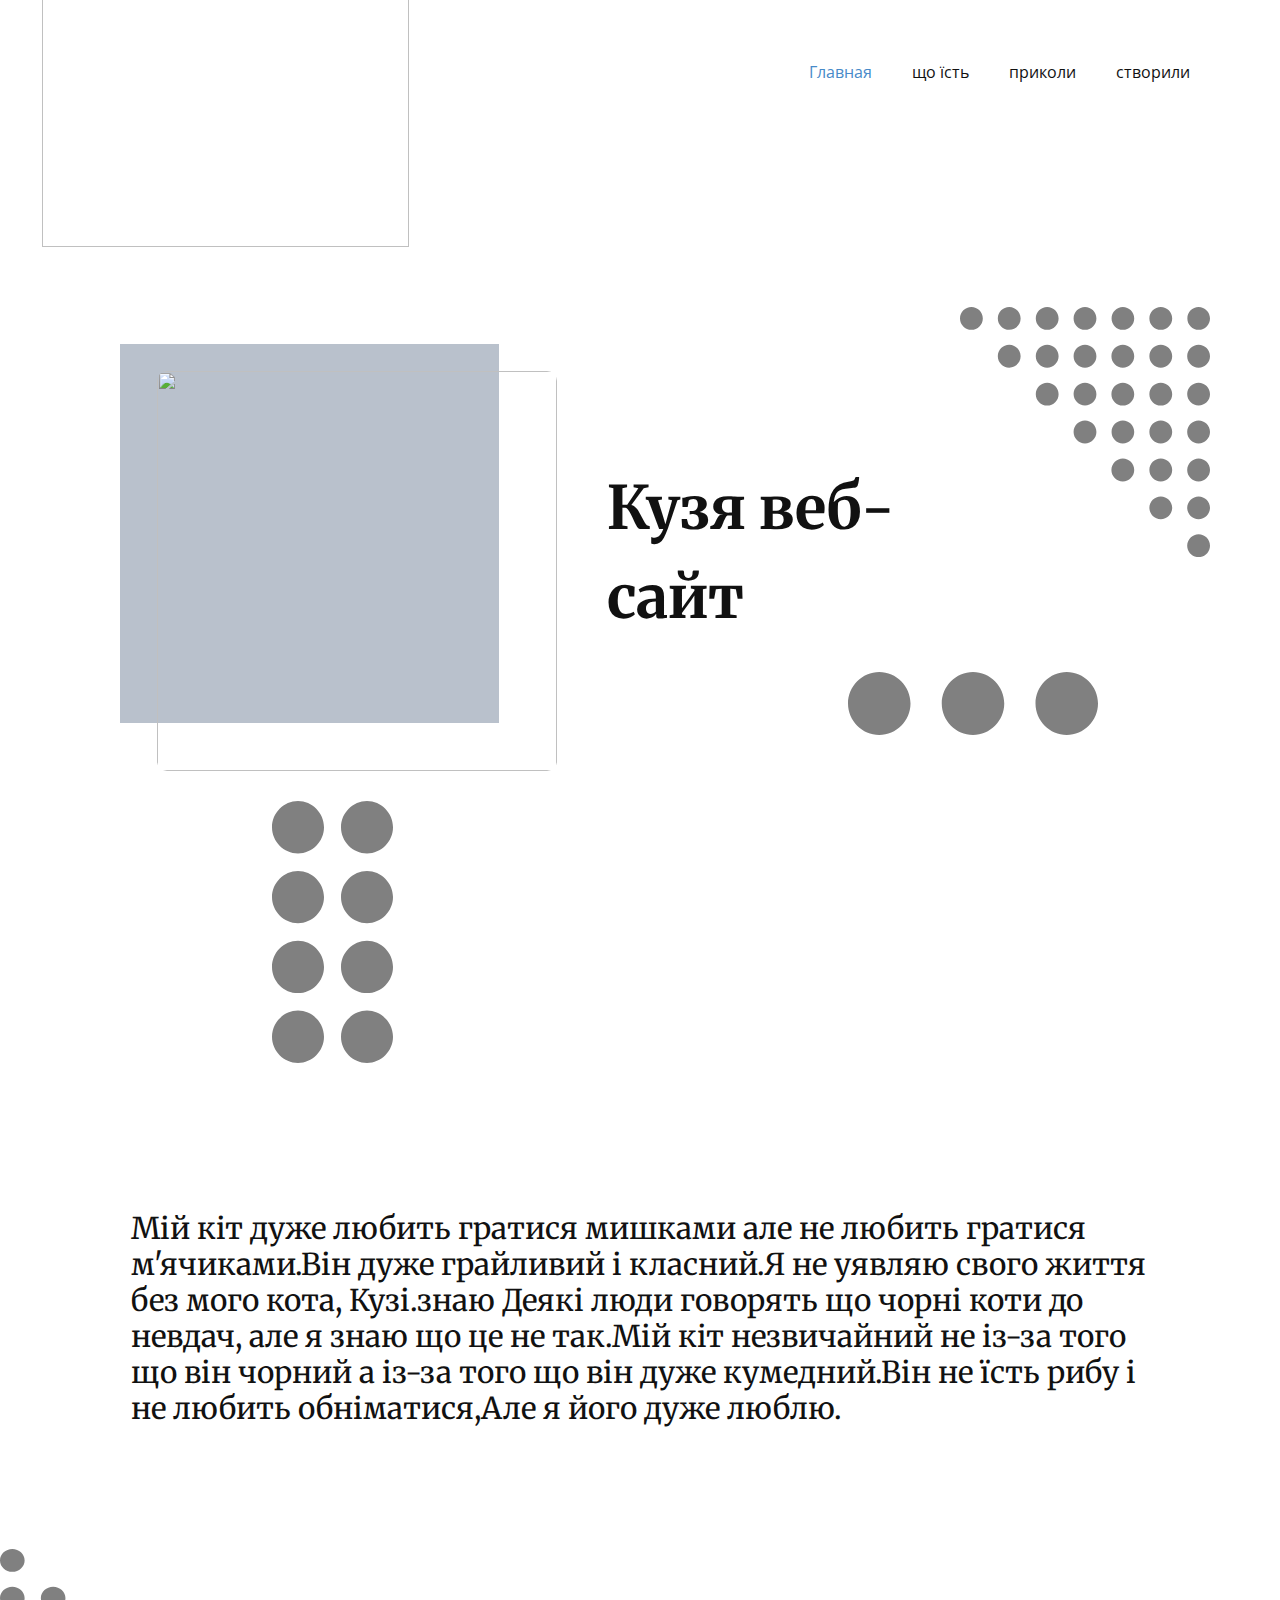
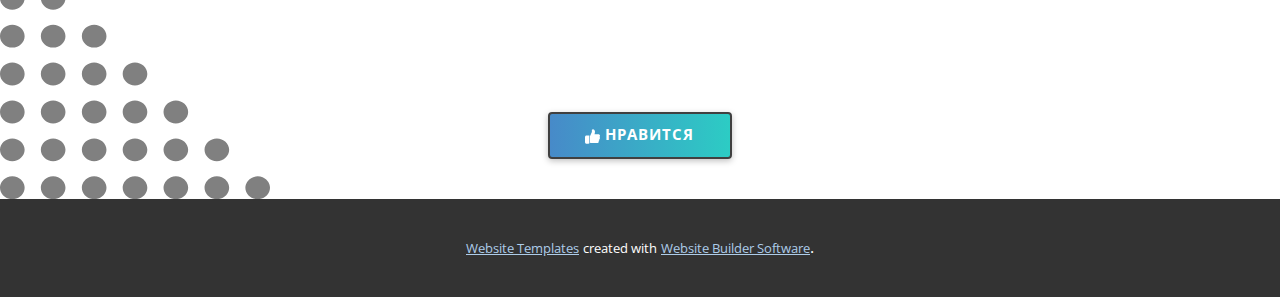
==== index.html @ d6f0da53 "Add files via upload" ====
<!DOCTYPE html>
<html style="font-size: 16px;" lang="ru"><head>
    <meta name="viewport" content="width=device-width, initial-scale=1.0">
    <meta charset="utf-8">
    <meta name="keywords" content="​​​фотографії з Кузею">
    <meta name="description" content="">
    <title>Главная</title>
    <link rel="stylesheet" href="nicepage.css" media="screen">
<link rel="stylesheet" href="Главная.css" media="screen">
    <script class="u-script" type="text/javascript" src="jquery.js" defer=""></script>
    <script class="u-script" type="text/javascript" src="nicepage.js" defer=""></script>
    <meta name="generator" content="Nicepage 5.3.2, nicepage.com">
    <link rel="icon" href="images/favicon.png">
    <link id="u-theme-google-font" rel="stylesheet" href="https://fonts.googleapis.com/css?family=Roboto:100,100i,300,300i,400,400i,500,500i,700,700i,900,900i|Open+Sans:300,300i,400,400i,500,500i,600,600i,700,700i,800,800i">
    <link id="u-page-google-font" rel="stylesheet" href="https://fonts.googleapis.com/css?family=Merriweather:300,300i,400,400i,700,700i,900,900i">
    
    
    
    <script type="application/ld+json">{
		"@context": "http://schema.org",
		"@type": "Organization",
		"name": ""
}</script>
    <meta name="theme-color" content="#478ac9">
    <meta property="og:title" content="Главная">
    <meta property="og:type" content="website">
  </head>
  <body data-home-page="Главная.html" data-home-page-title="Главная" class="u-body u-xl-mode" data-lang="ru"><header class="u-clearfix u-header u-header" id="sec-9a38"><div class="u-clearfix u-sheet u-sheet-1">
        <nav class="u-menu u-menu-one-level u-offcanvas u-menu-1">
          <div class="menu-collapse" style="font-size: 1rem; letter-spacing: 0px;">
            <a class="u-button-style u-custom-left-right-menu-spacing u-custom-padding-bottom u-custom-top-bottom-menu-spacing u-nav-link u-text-active-palette-1-base u-text-hover-palette-2-base" href="#" style="font-size: calc(1em + 8px);">
              <svg class="u-svg-link" viewBox="0 0 24 24"><use xmlns:xlink="http://www.w3.org/1999/xlink" xlink:href="#menu-hamburger"></use></svg>
              <svg class="u-svg-content" version="1.1" id="menu-hamburger" viewBox="0 0 16 16" x="0px" y="0px" xmlns:xlink="http://www.w3.org/1999/xlink" xmlns="http://www.w3.org/2000/svg"><g><rect y="1" width="16" height="2"></rect><rect y="7" width="16" height="2"></rect><rect y="13" width="16" height="2"></rect>
</g></svg>
            </a>
          </div>
          <div class="u-custom-menu u-nav-container">
            <ul class="u-nav u-unstyled u-nav-1"><li class="u-nav-item"><a class="u-button-style u-nav-link u-text-active-palette-1-base u-text-hover-palette-2-base" href="Главная.html" style="padding: 10px 20px;">Главная</a>
</li><li class="u-nav-item"><a class="u-button-style u-nav-link u-text-active-palette-1-base u-text-hover-palette-2-base" href="що-їсть.html" style="padding: 10px 20px;">що їсть</a>
</li><li class="u-nav-item"><a class="u-button-style u-nav-link u-text-active-palette-1-base u-text-hover-palette-2-base" href="приколи.html" style="padding: 10px 20px;">приколи</a>
</li><li class="u-nav-item"><a class="u-button-style u-nav-link u-text-active-palette-1-base u-text-hover-palette-2-base" href="створили.html" style="padding: 10px 20px;">створили</a>
</li></ul>
          </div>
          <div class="u-custom-menu u-nav-container-collapse">
            <div class="u-black u-container-style u-inner-container-layout u-opacity u-opacity-95 u-sidenav">
              <div class="u-inner-container-layout u-sidenav-overflow">
                <div class="u-menu-close"></div>
                <ul class="u-align-center u-nav u-popupmenu-items u-unstyled u-nav-2"><li class="u-nav-item"><a class="u-button-style u-nav-link" href="Главная.html">Главная</a>
</li><li class="u-nav-item"><a class="u-button-style u-nav-link" href="що-їсть.html">що їсть</a>
</li><li class="u-nav-item"><a class="u-button-style u-nav-link" href="приколи.html">приколи</a>
</li><li class="u-nav-item"><a class="u-button-style u-nav-link" href="створили.html">створили</a>
</li></ul>
              </div>
            </div>
            <div class="u-black u-menu-overlay u-opacity u-opacity-70"></div>
          </div>
        </nav>
        <img class="u-image u-image-contain u-image-default u-preserve-proportions u-image-1" src="images/Kuzya.png" alt="" data-image-width="500" data-image-height="500">
      </div></header>
    <section class="u-clearfix u-section-1" id="sec-f1cc">
      <div class="u-clearfix u-sheet u-sheet-1">
        <div class="u-shape u-shape-svg u-text-grey-50 u-shape-1">
          <svg class="u-svg-link" preserveAspectRatio="none" viewBox="0 0 160 160" style=""><use xmlns:xlink="http://www.w3.org/1999/xlink" xlink:href="#svg-8116"></use></svg>
          <svg class="u-svg-content" viewBox="0 0 160 160" x="0px" y="0px" id="svg-8116"><path d="M152.7,0c4,0,7.3,3.4,7.3,7.3s-3.2,7.3-7.2,7.3s-7.3-3.3-7.3-7.3S148.7,0,152.7,0z M145.4,31.5c0,4,3.3,7.3,7.3,7.3
	s7.3-3.3,7.3-7.3s-3.3-7.3-7.3-7.3C148.8,24.2,145.4,27.5,145.4,31.5z M121.2,7.3c0,4,3.3,7.3,7.3,7.3s7.3-3.3,7.3-7.3
	S132.5,0,128.5,0S121.2,3.3,121.2,7.3z M97,7.3c0,3.9,3.2,7.3,7.2,7.3s7.3-3.3,7.3-7.3S108.2,0,104.2,0C100.3,0,97,3.4,97,7.3z
	 M72.7,7.3c0,4,3.3,7.3,7.3,7.3s7.3-3.3,7.3-7.3S84,0,80,0C76,0,72.7,3.3,72.7,7.3z M48.5,7.3c0,4,3.3,7.3,7.3,7.3s7.3-3.3,7.3-7.3
	S59.8,0,55.8,0C51.8,0,48.5,3.3,48.5,7.3z M24.2,7.3c0,4,3.3,7.3,7.3,7.3s7.3-3.3,7.3-7.3S35.5,0,31.5,0C27.5,0,24.2,3.3,24.2,7.3z
	 M0,7.3c0,4,3.3,7.3,7.3,7.3s7.3-3.3,7.3-7.3S11.3,0,7.3,0S0,3.3,0,7.3z M121.2,31.5c0,4,3.3,7.3,7.3,7.3s7.3-3.3,7.3-7.3
	s-3.3-7.3-7.3-7.3S121.2,27.5,121.2,31.5z M96.9,31.5c0,4,3.3,7.3,7.3,7.3s7.3-3.3,7.3-7.3s-3.3-7.3-7.3-7.3
	C100.3,24.2,96.9,27.5,96.9,31.5z M72.7,31.5c0,4,3.3,7.3,7.3,7.3s7.3-3.3,7.3-7.3S84,24.2,80,24.2S72.7,27.5,72.7,31.5z M48.5,31.5
	c0,4,3.3,7.3,7.3,7.3s7.3-3.3,7.3-7.3s-3.3-7.3-7.3-7.3S48.5,27.5,48.5,31.5z M24.2,31.5c0,4,3.3,7.3,7.3,7.3s7.3-3.3,7.3-7.3
	s-3.3-7.3-7.3-7.3S24.2,27.5,24.2,31.5z M145.4,55.7c0,4,3.3,7.3,7.3,7.3s7.3-3.2,7.3-7.2s-3.3-7.3-7.3-7.3
	C148.8,48.5,145.4,51.7,145.4,55.7z M121.2,55.8c0,4,3.3,7.3,7.3,7.3s7.3-3.3,7.3-7.3s-3.3-7.3-7.3-7.3S121.2,51.8,121.2,55.8z
	 M96.9,55.8c0,4,3.3,7.3,7.3,7.3s7.3-3.3,7.3-7.3s-3.3-7.3-7.3-7.3C100.3,48.5,96.9,51.8,96.9,55.8z M72.7,55.7c0,4,3.3,7.3,7.3,7.3
	s7.3-3.2,7.3-7.2S84,48.5,80,48.5S72.7,51.7,72.7,55.7z M48.5,55.8c0,4,3.3,7.3,7.3,7.3s7.3-3.3,7.3-7.3s-3.3-7.3-7.3-7.3
	S48.5,51.8,48.5,55.8z M145.4,80c0,4,3.3,7.3,7.3,7.3S160,84,160,80s-3.3-7.3-7.3-7.3C148.8,72.7,145.4,76,145.4,80z M121.2,80
	c0,4,3.3,7.3,7.3,7.3s7.3-3.3,7.3-7.3s-3.3-7.3-7.3-7.3S121.2,76,121.2,80z M97,80c0,4,3.2,7.3,7.2,7.3s7.3-3.3,7.3-7.3
	s-3.3-7.3-7.3-7.3C100.3,72.7,97,76,97,80z M72.7,80c0,4,3.3,7.3,7.3,7.3s7.3-3.3,7.3-7.3S84,72.7,80,72.7S72.7,76,72.7,80z
	 M145.4,104.3c0,4,3.3,7.3,7.3,7.3s7.3-3.3,7.3-7.3s-3.3-7.3-7.3-7.3C148.8,97,145.5,100.3,145.4,104.3z M121.2,104.3
	c0,4,3.3,7.3,7.3,7.3s7.3-3.3,7.3-7.3s-3.3-7.3-7.3-7.3S121.2,100.3,121.2,104.3z M96.9,104.3c0,4,3.3,7.3,7.3,7.3s7.3-3.3,7.3-7.3
	s-3.3-7.3-7.3-7.3C100.3,97,97,100.3,96.9,104.3z M145.4,128.5c0,4,3.3,7.3,7.3,7.3s7.3-3.3,7.3-7.3s-3.3-7.3-7.3-7.3
	C148.8,121.2,145.5,124.5,145.4,128.5z M121.2,128.5c0,4,3.3,7.3,7.3,7.3s7.3-3.3,7.3-7.3s-3.3-7.3-7.3-7.3S121.2,124.5,121.2,128.5
	z M145.4,152.8c0,4,3.3,7.3,7.3,7.3s7.3-3.3,7.3-7.3s-3.3-7.3-7.3-7.3C148.8,145.5,145.5,148.8,145.4,152.8z"></path></svg>
        </div>
        <div class="u-palette-5-base u-preserve-proportions u-shape u-shape-rectangle u-shape-2"></div>
        <img class="u-image u-image-round u-preserve-proportions u-radius-10 u-image-1" src="images/IMG_20210718_094322_393.jpg" alt="" data-image-width="720" data-image-height="720">
        <h2 class="u-custom-font u-font-merriweather u-text u-text-default u-text-1"> Кузя веб-сайт<span style="font-weight: 700;"></span>
        </h2>
        <div class="u-shape u-shape-svg u-text-grey-50 u-shape-3">
          <svg class="u-svg-link" preserveAspectRatio="none" viewBox="0 0 160 40" style=""><use xmlns:xlink="http://www.w3.org/1999/xlink" xlink:href="#svg-02c5"></use></svg>
          <svg class="u-svg-content" viewBox="0 0 160 40" x="0px" y="0px" id="svg-02c5"><path d="M60,20C60,9.1,69.1,0,80,0s20,9.1,20,20s-9.1,20-20,20S60,30.9,60,20z M0,20C0,9.1,9.1,0,20,0s20,9.1,20,20s-9.1,20-20,20
	S0,30.9,0,20z M120,20c0-10.9,9.1-20,20-20s20,9.1,20,20s-9.1,20-20,20S120,30.9,120,20z"></path></svg>
        </div>
        <div class="u-shape u-shape-svg u-text-grey-50 u-shape-4">
          <svg class="u-svg-link" preserveAspectRatio="none" viewBox="0 0 74 160" style=""><use xmlns:xlink="http://www.w3.org/1999/xlink" xlink:href="#svg-210a"></use></svg>
          <svg class="u-svg-content" viewBox="0 0 74 160" x="0px" y="0px" id="svg-210a"><path d="M15.9,128c8.7,0,15.9,7.3,15.9,16s-7.2,16-15.9,16S0,152.7,0,144S7.2,128,15.9,128z M15.9,85.3c8.7,0,15.9,7.3,15.9,16
	s-7.2,16-15.9,16S0,110.1,0,101.3S7.2,85.3,15.9,85.3z M15.9,42.7c8.7,0,15.9,7.3,15.9,16s-7.2,16-15.9,16S0,67.4,0,58.7
	S7.2,42.7,15.9,42.7z M15.9,0c8.7,0,15.9,7.3,15.9,16s-7.2,16-15.9,16S0,24.7,0,16S7.2,0,15.9,0z M58.1,128c8.7,0,15.9,7.3,15.9,16
	s-7.2,16-15.9,16s-15.9-7.3-15.9-16S49.5,128,58.1,128z M58.1,85.3c8.7,0,15.9,7.3,15.9,16s-7.2,16-15.9,16s-15.9-7.3-15.9-16
	S49.5,85.3,58.1,85.3z M58.1,42.7c8.7,0,15.9,7.3,15.9,16s-7.2,16-15.9,16s-15.9-7.3-15.9-16S49.5,42.7,58.1,42.7z M58.1,0
	C66.8,0,74,7.3,74,16s-7.2,16-15.9,16s-15.9-7.3-15.9-16S49.5,0,58.1,0z"></path></svg>
        </div>
        <h3 class="u-custom-font u-font-merriweather u-text u-text-2"> Мій кіт дуже любить гратися мишками але не любить гратися м'ячиками.Він дуже грайливий і класний.Я не уявляю свого життя без мого кота, Кузі.знаю Деякі люди говорять що чорні коти до невдач, але я знаю що це не так.Мій кіт незвичайний не із-за того що він чорний а із-за того що він дуже кумедний.Він не їсть рибу і не любить обніматися,Але я його дуже люблю.</h3>
      </div>
    </section>
    <section class="u-align-center u-clearfix u-section-2" id="sec-4c67">
      <a href="Главная.html" class="u-border-2 u-border-grey-75 u-btn u-btn-round u-button-style u-gradient u-none u-radius-4 u-text-body-alt-color u-btn-1"><span class="u-icon"><svg class="u-svg-content" viewBox="0 0 512 512" x="0px" y="0px" style="width: 1em; height: 1em;"><path d="M53.333,224C23.936,224,0,247.936,0,277.333V448c0,29.397,23.936,53.333,53.333,53.333h64 c12.011,0,23.061-4.053,32-10.795V224H53.333z"></path><path d="M512,304c0-12.821-5.077-24.768-13.888-33.579c9.963-10.901,15.04-25.515,13.653-40.725    c-2.496-27.115-26.923-48.363-55.637-48.363H324.352c6.528-19.819,16.981-56.149,16.981-85.333c0-46.272-39.317-85.333-64-85.333 c-22.165,0-37.995,12.48-38.677,12.992c-2.517,2.027-3.989,5.099-3.989,8.341v72.341l-61.44,133.099l-2.56,1.301v228.651    C188.032,475.584,210.005,480,224,480h195.819c23.232,0,43.563-15.659,48.341-37.269c2.453-11.115,1.024-22.315-3.861-32.043 c15.765-7.936,26.368-24.171,26.368-42.688c0-7.552-1.728-14.784-5.013-21.333C501.419,338.731,512,322.496,512,304z"></path></svg><img></span>&nbsp;Нравится
      </a>
      <div class="u-shape u-shape-svg u-text-grey-50 u-shape-1">
        <svg class="u-svg-link" preserveAspectRatio="none" viewBox="0 0 160 160" style=""><use xmlns:xlink="http://www.w3.org/1999/xlink" xlink:href="#svg-63c6"></use></svg>
        <svg class="u-svg-content" viewBox="0 0 160 160" x="0px" y="0px" id="svg-63c6"><path d="M0,7.3c0,4,3.3,7.3,7.3,7.3s7.3-3.3,7.3-7.3S11.3,0,7.3,0S0,3.3,0,7.3z M24.2,31.5c0,4,3.3,7.3,7.3,7.3s7.3-3.3,7.3-7.3
	s-3.3-7.3-7.3-7.3S24.2,27.5,24.2,31.5z M0,31.5c0,4,3.3,7.3,7.3,7.3s7.3-3.3,7.3-7.3s-3.3-7.3-7.3-7.3S0,27.5,0,31.5z M48.5,55.8
	c0,4,3.3,7.3,7.3,7.3s7.3-3.3,7.3-7.3s-3.3-7.3-7.3-7.3S48.5,51.8,48.5,55.8z M24.2,55.8c0,4,3.3,7.3,7.3,7.3s7.3-3.3,7.3-7.3
	s-3.3-7.3-7.3-7.3S24.2,51.8,24.2,55.8z M0,55.8c0,4,3.3,7.3,7.3,7.3s7.3-3.3,7.3-7.3s-3.3-7.3-7.3-7.3S0,51.8,0,55.8z M72.7,80
	c0,4,3.3,7.3,7.3,7.3s7.3-3.3,7.3-7.3S84,72.7,80,72.7S72.7,76,72.7,80z M48.5,80c0,4,3.3,7.3,7.3,7.3s7.3-3.3,7.3-7.3
	s-3.3-7.3-7.3-7.3S48.5,76,48.5,80z M24.2,80c0,4,3.3,7.3,7.3,7.3s7.3-3.3,7.3-7.3s-3.3-7.3-7.3-7.3S24.2,76,24.2,80z M0,80
	c0,4,3.3,7.3,7.3,7.3s7.3-3.3,7.3-7.3s-3.3-7.3-7.3-7.3S0,76,0,80z M96.9,104.3c0,4,3.3,7.3,7.3,7.3s7.3-3.3,7.3-7.3
	s-3.3-7.3-7.3-7.3C100.3,97,97,100.3,96.9,104.3z M72.7,104.3c0,4,3.3,7.3,7.3,7.3s7.3-3.3,7.3-7.3S84,97,80,97
	S72.7,100.3,72.7,104.3z M48.5,104.3c0,4,3.3,7.3,7.3,7.3s7.3-3.3,7.3-7.3S59.8,97,55.8,97S48.5,100.3,48.5,104.3z M24.2,104.3
	c0,4,3.3,7.3,7.3,7.3s7.3-3.3,7.3-7.3S35.5,97,31.5,97S24.2,100.3,24.2,104.3z M0,104.3c0,4,3.3,7.3,7.3,7.3s7.3-3.3,7.3-7.3
	S11.3,97,7.3,97S0,100.3,0,104.3z M121.2,128.5c0,4,3.3,7.3,7.3,7.3s7.3-3.3,7.3-7.3s-3.3-7.3-7.3-7.3S121.2,124.5,121.2,128.5z
	 M96.9,128.5c0,4,3.3,7.3,7.3,7.3s7.3-3.3,7.3-7.3s-3.3-7.3-7.3-7.3C100.3,121.2,97,124.5,96.9,128.5z M72.7,128.5
	c0,4,3.3,7.3,7.3,7.3s7.3-3.3,7.3-7.3s-3.3-7.3-7.3-7.3S72.7,124.5,72.7,128.5z M48.5,128.5c0,4,3.3,7.3,7.3,7.3s7.3-3.3,7.3-7.3
	s-3.3-7.3-7.3-7.3S48.5,124.5,48.5,128.5z M24.2,128.5c0,4,3.3,7.3,7.3,7.3s7.3-3.3,7.3-7.3s-3.3-7.3-7.3-7.3S24.2,124.5,24.2,128.5
	z M0,128.5c0,4,3.3,7.3,7.3,7.3s7.3-3.3,7.3-7.3s-3.3-7.3-7.3-7.3S0,124.5,0,128.5z M145.4,152.8c0,4,3.3,7.3,7.3,7.3
	s7.3-3.3,7.3-7.3s-3.3-7.3-7.3-7.3C148.8,145.5,145.5,148.8,145.4,152.8z M121.2,152.8c0,4,3.3,7.3,7.3,7.3s7.3-3.3,7.3-7.3
	s-3.3-7.3-7.3-7.3S121.2,148.8,121.2,152.8z M96.9,152.8c0,4,3.3,7.3,7.3,7.3s7.3-3.3,7.3-7.3s-3.3-7.3-7.3-7.3
	C100.3,145.5,97,148.8,96.9,152.8z M72.7,152.8c0,4,3.3,7.3,7.3,7.3s7.3-3.3,7.3-7.3s-3.3-7.3-7.3-7.3S72.7,148.8,72.7,152.8z
	 M48.5,152.8c0,4,3.3,7.3,7.3,7.3s7.3-3.3,7.3-7.3s-3.3-7.3-7.3-7.3S48.5,148.8,48.5,152.8z M24.2,152.8c0,4,3.3,7.3,7.3,7.3
	s7.3-3.3,7.3-7.3s-3.3-7.3-7.3-7.3S24.2,148.8,24.2,152.8z M0,152.8c0,4,3.3,7.3,7.3,7.3s7.3-3.3,7.3-7.3s-3.3-7.3-7.3-7.3
	S0,148.8,0,152.8z"></path></svg>
      </div>
    </section>
    
    
    
    <section class="u-backlink u-clearfix u-grey-80">
      <a class="u-link" href="https://nicepage.com/website-templates" target="_blank">
        <span>Website Templates</span>
      </a>
      <p class="u-text">
        <span>created with</span>
      </p>
      <a class="u-link" href="" target="_blank">
        <span>Website Builder Software</span>
      </a>. 
    </section>
  
</body></html>
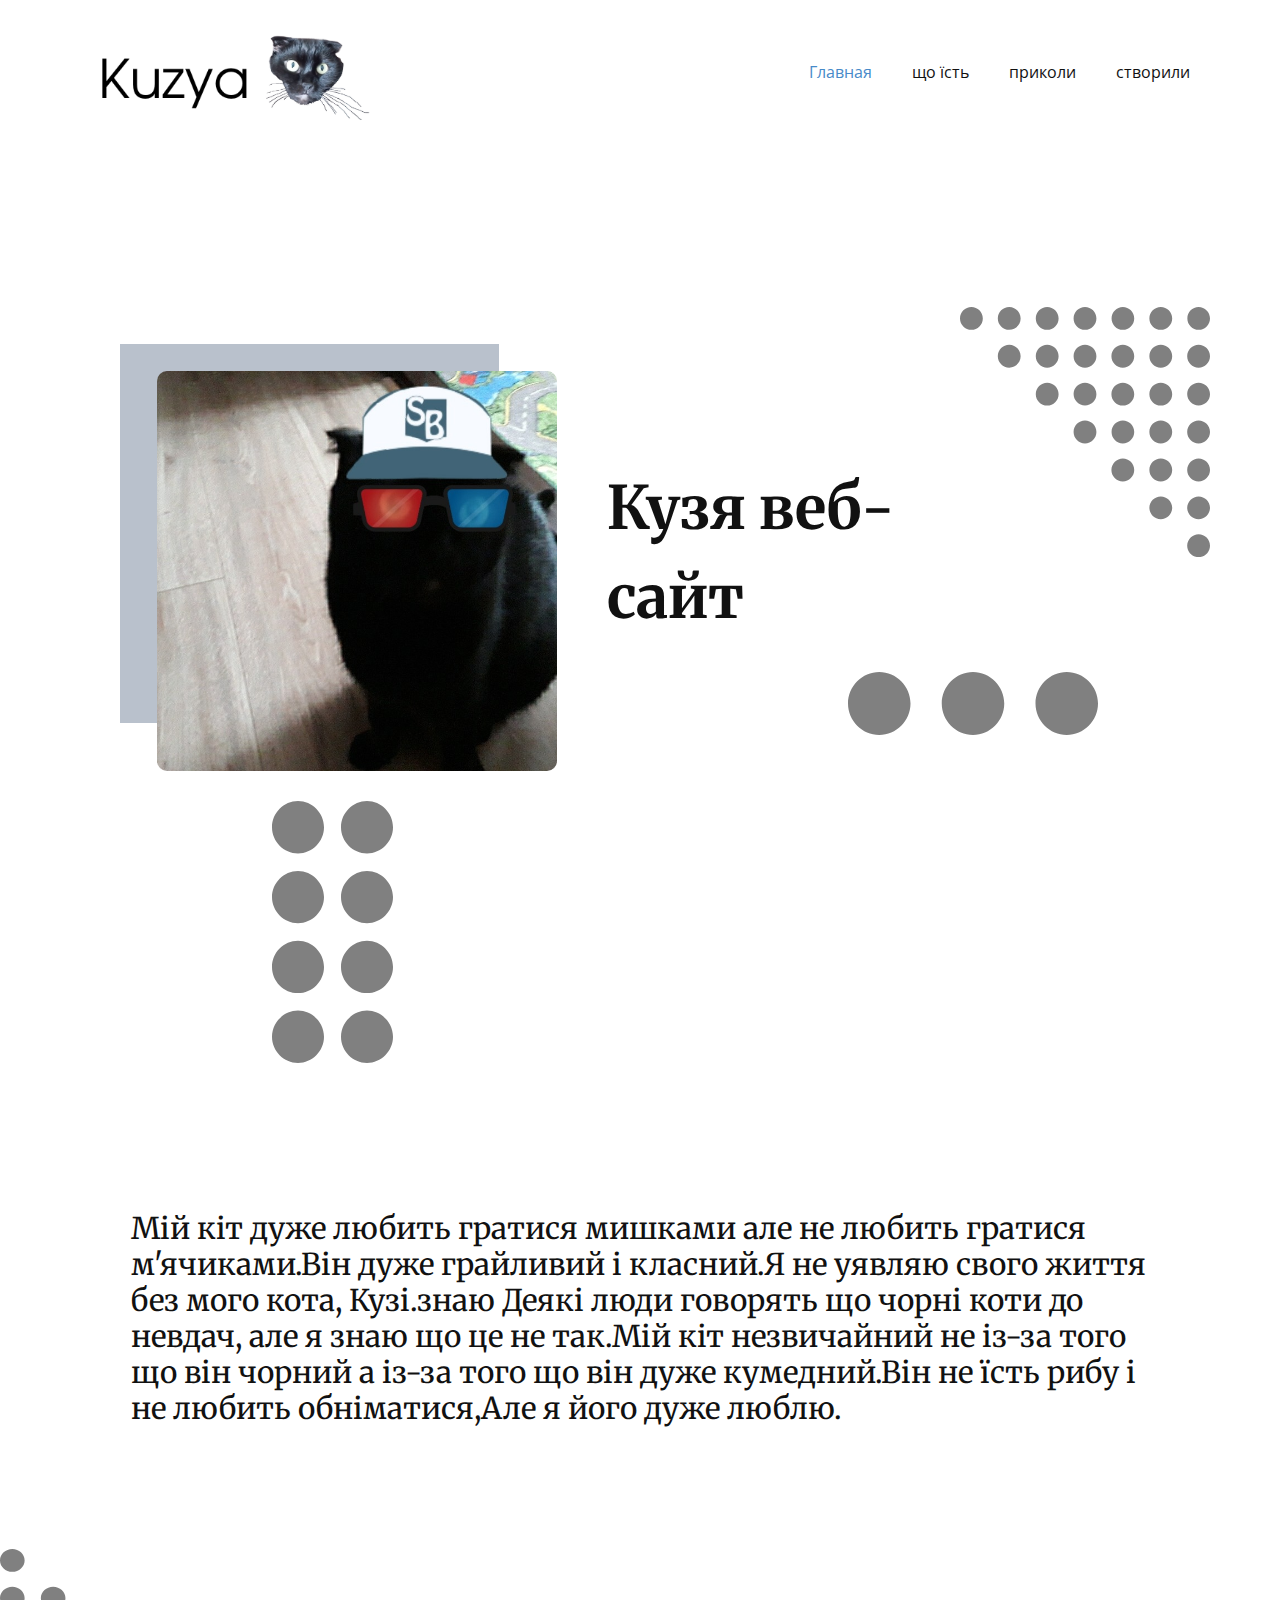
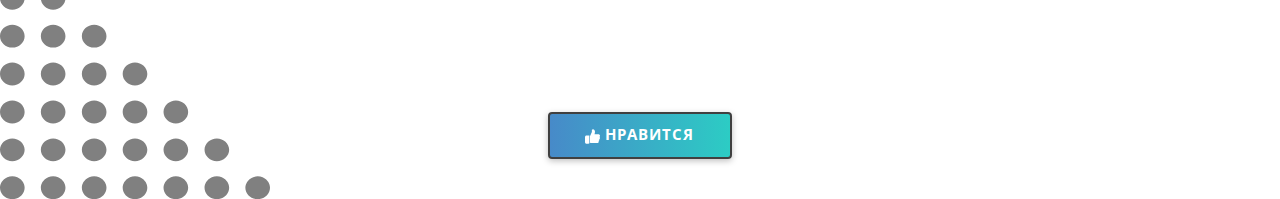
==== commit 38fca315: "Update index.html" ====
--- a/index.html
+++ b/index.html
@@ -132,19 +132,5 @@
 	S0,148.8,0,152.8z"></path></svg>
       </div>
     </section>
-    
-    
-    
-    <section class="u-backlink u-clearfix u-grey-80">
-      <a class="u-link" href="https://nicepage.com/website-templates" target="_blank">
-        <span>Website Templates</span>
-      </a>
-      <p class="u-text">
-        <span>created with</span>
-      </p>
-      <a class="u-link" href="" target="_blank">
-        <span>Website Builder Software</span>
-      </a>. 
-    </section>
   
-</body></html>+</body></html>
